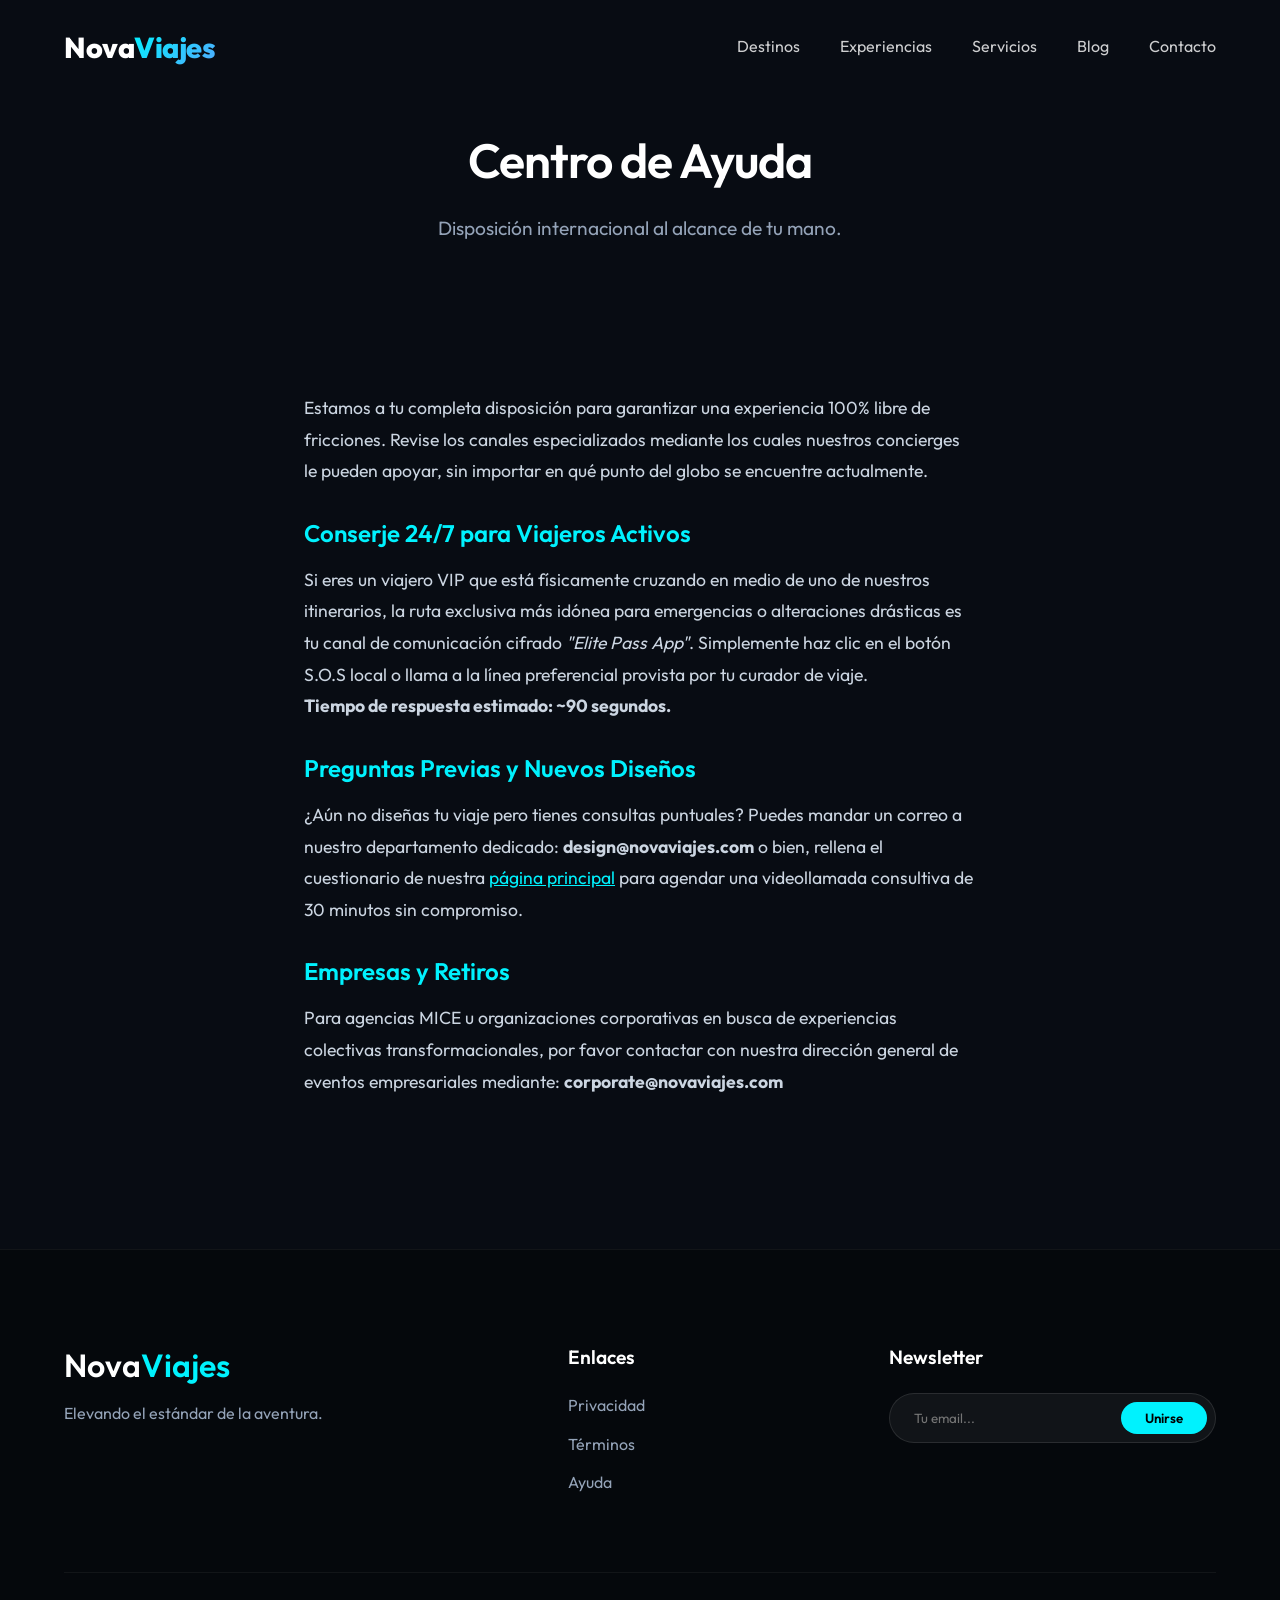
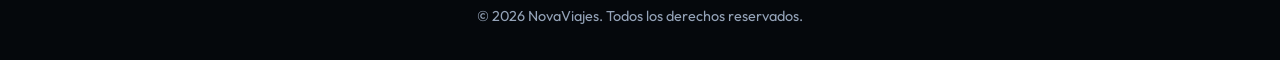
==== ayuda.html @ 3c6c8d08 "feat: Add Privacy, Terms and Help Center pages and unify UI footers" ====
<!DOCTYPE html>
<html lang="es">
<head>
    <meta charset="UTF-8">
    <meta name="viewport" content="width=device-width, initial-scale=1.0">
    <title>Centro de Ayuda | NovaViajes</title>
    <link href="https://fonts.googleapis.com/css2?family=Outfit:wght@300;400;600;800&display=swap" rel="stylesheet">
    <link rel="stylesheet" href="style.css">
    <style>
        .legal-content p { color: #cbd5e1; font-size: 1.1rem; line-height: 1.8; margin-bottom: 1.5rem; }
        .legal-content h3 { color: var(--accent-1); margin-top: 2rem; margin-bottom: 1rem; font-size: 1.5rem; }
    </style>
</head>
<body>
    <nav class="navbar">
        <div class="logo"><a href="index.html">Nova<span>Viajes</span></a></div>
        <div class="hamburger">
            <div class="line"></div>
            <div class="line"></div>
            <div class="line"></div>
        </div>
        <ul class="nav-links">
            <li><a href="index.html#destinos">Destinos</a></li>
            <li><a href="index.html#experiencias">Experiencias</a></li>
            <li><a href="servicios.html">Servicios</a></li>
            <li><a href="blog.html">Blog</a></li>
            <li><a href="index.html#contacto">Contacto</a></li>
        </ul>
    </nav>

    <header class="hero" style="height: 40vh; min-height: 300px;">
        <div class="hero-overlay" style="background: linear-gradient(180deg, rgba(8,12,19,0.9) 0%, rgba(8,12,19,1) 100%);"></div>
        <div class="hero-content" style="padding-top: 4rem;">
            <h1 class="fade-up" style="font-size: 3rem;">Centro de Ayuda</h1>
            <p class="fade-up delay-1">Disposición internacional al alcance de tu mano.</p>
        </div>
    </header>

    <section class="section-padding legal-content" style="max-width: 800px; margin: 0 auto; padding-top: 2rem;">
        <p>Estamos a tu completa disposición para garantizar una experiencia 100% libre de fricciones. Revise los canales especializados mediante los cuales nuestros concierges le pueden apoyar, sin importar en qué punto del globo se encuentre actualmente.</p>
        
        <h3>Conserje 24/7 para Viajeros Activos</h3>
        <p>Si eres un viajero VIP que está físicamente cruzando en medio de uno de nuestros itinerarios, la ruta exclusiva más idónea para emergencias o alteraciones drásticas es tu canal de comunicación cifrado <em>"Elite Pass App"</em>. Simplemente haz clic en el botón S.O.S local o llama a la línea preferencial provista por tu curador de viaje.<br><strong>Tiempo de respuesta estimado: ~90 segundos.</strong></p>

        <h3>Preguntas Previas y Nuevos Diseños</h3>
        <p>¿Aún no diseñas tu viaje pero tienes consultas puntuales? Puedes mandar un correo a nuestro departamento dedicado: <strong>design@novaviajes.com</strong> o bien, rellena el cuestionario de nuestra <a href="index.html#contacto" style="color:var(--accent-1); text-decoration:underline;">página principal</a> para agendar una videollamada consultiva de 30 minutos sin compromiso.</p>

        <h3>Empresas y Retiros</h3>
        <p>Para agencias MICE u organizaciones corporativas en busca de experiencias colectivas transformacionales, por favor contactar con nuestra dirección general de eventos empresariales mediante: <strong>corporate@novaviajes.com</strong></p>
    </section>

    <footer class="footer">
        <div class="footer-content">
            <div class="footer-brand scroll-reveal">
                <h2>Nova<span>Viajes</span></h2>
                <p>Elevando el estándar de la aventura.</p>
            </div>
            <div class="footer-links scroll-reveal" style="transition-delay: 100ms;">
                <h4>Enlaces</h4>
                <ul>
                    <li><a href="privacidad.html">Privacidad</a></li>
                    <li><a href="terminos.html">Términos</a></li>
                    <li><a href="ayuda.html">Ayuda</a></li>
                </ul>
            </div>
            <div class="footer-cta scroll-reveal" style="transition-delay: 200ms;">
                <h4>Newsletter</h4>
                <div class="newsletter">
                    <input type="email" placeholder="Tu email...">
                    <button>Unirse</button>
                </div>
            </div>
        </div>
        <div class="footer-bottom">
            <p>&copy; 2026 NovaViajes. Todos los derechos reservados.</p>
        </div>
    </footer>
    <script src="app.js"></script>
</body>
</html>
---- style.css ----
:root {
    --bg-color: #080c13;
    --text-color: #ffffff;
    --text-muted: #94a3b8;
    --accent-1: #00f2fe;
    --accent-2: #4facfe;
    --glass-bg: rgba(255, 255, 255, 0.05);
    --glass-border: rgba(255, 255, 255, 0.1);
    --font-primary: 'Outfit', sans-serif;
    --transition-smooth: all 0.5s cubic-bezier(0.4, 0, 0.2, 1);
}

* { margin: 0; padding: 0; box-sizing: border-box; }
html { scroll-behavior: smooth; }
body {
    background-color: var(--bg-color);
    color: var(--text-color);
    font-family: var(--font-primary);
    overflow-x: hidden;
    line-height: 1.6;
}

h1, h2, h3, h4 { line-height: 1.2; font-weight: 600; }
a { text-decoration: none; color: inherit; transition: var(--transition-smooth); }
ul { list-style: none; }

/* Animations */
.fade-up {
    opacity: 0;
    transform: translateY(30px);
    animation: fadeUpAnim 0.8s forwards cubic-bezier(0.4, 0, 0.2, 1);
}
.delay-1 { animation-delay: 0.2s; }
.delay-2 { animation-delay: 0.4s; }

@keyframes fadeUpAnim {
    to { opacity: 1; transform: translateY(0); }
}

.scroll-reveal {
    opacity: 0;
    transform: translateY(40px);
    transition: all 0.8s cubic-bezier(0.4, 0, 0.2, 1);
}
.scroll-reveal.visible {
    opacity: 1;
    transform: translateY(0);
}

/* Navigation */
.navbar {
    position: fixed;
    top: 0;
    width: 100%;
    padding: 1.5rem 5%;
    display: flex;
    justify-content: space-between;
    align-items: center;
    z-index: 100;
    transition: var(--transition-smooth);
    background: transparent;
}
.navbar.scrolled {
    background: rgba(8, 12, 19, 0.85);
    backdrop-filter: blur(16px);
    border-bottom: 1px solid var(--glass-border);
    padding: 1rem 5%;
}

.logo { font-size: 1.8rem; font-weight: 800; letter-spacing: -0.5px; }
.logo span {
    color: var(--accent-1);
    background: linear-gradient(135deg, var(--accent-1), var(--accent-2));
    -webkit-background-clip: text;
    -webkit-text-fill-color: transparent;
}

.nav-links { display: flex; gap: 2.5rem; }
.nav-links a { font-size: 1rem; font-weight: 400; opacity: 0.8; }
.nav-links a:hover { opacity: 1; color: var(--accent-1); }

.btn-primary {
    background: linear-gradient(135deg, var(--accent-1), var(--accent-2));
    color: #000;
    padding: 0.75rem 1.5rem;
    border-radius: 50px;
    font-weight: 600;
    display: inline-block;
    cursor: pointer;
    box-shadow: 0 10px 20px rgba(0, 242, 254, 0.2);
}
.btn-primary:hover {
    box-shadow: 0 15px 30px rgba(0, 242, 254, 0.4);
    transform: translateY(-2px);
}

/* Hero Section */
.hero {
    height: 100vh;
    position: relative;
    display: flex;
    align-items: center;
    justify-content: center;
    padding: 0 5%;
    overflow: hidden;
}
.hero-bg {
    position: absolute;
    top: 0; left: 0; width: 100%; height: 100%;
    background-image: url('https://images.unsplash.com/photo-1544644181-1484b3fdfc62?auto=format&fit=crop&w=2000&q=80');
    background-size: cover;
    background-position: center;
    z-index: -2;
    transform: scale(1.05);
}
.hero-overlay {
    position: absolute;
    top: 0; left: 0; width: 100%; height: 100%;
    background: linear-gradient(to bottom, rgba(8, 12, 19, 0.4) 0%, rgba(8, 12, 19, 0.9) 100%);
    z-index: -1;
}

.hero-content {
    text-align: center;
    max-width: 800px;
    z-index: 10;
}
.hero-content h1 {
    font-size: clamp(3rem, 6vw, 5.5rem);
    margin-bottom: 1.5rem;
    letter-spacing: -1px;
}
.hero-content p {
    font-size: 1.2rem;
    color: var(--text-muted);
    margin-bottom: 3rem;
}

/* Glass Search Bar */
.search-glass {
    background: var(--glass-bg);
    backdrop-filter: blur(20px);
    border: 1px solid var(--glass-border);
    border-radius: 100px;
    padding: 0.5rem 0.5rem 0.5rem 2rem;
    display: flex;
    align-items: center;
    justify-content: space-between;
    box-shadow: 0 25px 50px rgba(0,0,0,0.3);
}

.input-group {
    display: flex; flex-direction: column; align-items: flex-start; flex: 1;
}
.input-group label {
    font-size: 0.75rem; color: var(--text-muted); text-transform: uppercase; letter-spacing: 1px; font-weight: 600;
}
.input-group input {
    background: transparent; border: none; outline: none; color: #fff;
    font-family: var(--font-primary); font-size: 1rem; width: 100%; margin-top: 0.2rem;
}
.input-group input::placeholder { color: rgba(255,255,255,0.4); }

.search-btn {
    background: linear-gradient(135deg, var(--accent-1), var(--accent-2));
    border: none; color: #000; font-family: var(--font-primary); font-weight: 600;
    padding: 1rem 2rem; border-radius: 50px; cursor: pointer; transition: var(--transition-smooth);
}
.search-btn:hover { transform: scale(1.05); }

/* Layout Components */
.section-padding { padding: 8rem 5%; }
.section-header { text-align: center; margin-bottom: 4rem; }
.section-header h2 { font-size: 3rem; margin-bottom: 1rem; }
.section-header p { color: var(--text-muted); font-size: 1.1rem; }

/* Destinations */
.destinations-grid {
    display: grid; grid-template-columns: repeat(auto-fit, minmax(300px, 1fr)); gap: 2rem;
}
.dest-card {
    position: relative; border-radius: 24px; overflow: hidden; height: 450px; cursor: pointer;
}
.card-img {
    width: 100%; height: 100%; background-size: cover; background-position: center; transition: transform 0.8s cubic-bezier(0.4, 0, 0.2, 1);
}
.dest-card:hover .card-img { transform: scale(1.1); }
.dest-card::after {
    content: ''; position: absolute; bottom: 0; left: 0; width: 100%; height: 70%;
    background: linear-gradient(to top, rgba(8,12,19,0.95), transparent); pointer-events: none;
}
.card-content {
    position: absolute; bottom: 0; left: 0; width: 100%; padding: 2.5rem; z-index: 2;
    transform: translateY(20px); transition: var(--transition-smooth);
}
.dest-card:hover .card-content { transform: translateY(0); }
.card-badge {
    display: inline-block; background: rgba(255,255,255,0.2); backdrop-filter: blur(10px);
    padding: 0.3rem 1rem; border-radius: 20px; font-size: 0.8rem; font-weight: 600; margin-bottom: 1rem;
}
.card-content h3 { font-size: 1.8rem; margin-bottom: 0.5rem; }
.card-content p { color: var(--text-muted); font-size: 0.95rem; margin-bottom: 1rem; opacity: 0; transition: var(--transition-smooth); }
.dest-card:hover .card-content p { opacity: 1; }
.explore-link { color: var(--accent-1); font-weight: 600; display: inline-flex; align-items: center; gap: 0.5rem; }
.explore-link span { transition: transform 0.3s ease; }
.explore-link:hover span { transform: translateX(5px); }

/* Marquee */
.marquee-section {
    padding: 3rem 0; background: var(--accent-1); color: #000; overflow: hidden; white-space: nowrap; display: flex; font-weight: 800; font-size: 2.5rem; text-transform: uppercase;
}
.marquee-inner { display: flex; animation: marquee 20s linear infinite; }
.marquee-inner span { padding: 0 1rem; }
@keyframes marquee { 0% { transform: translateX(0); } 100% { transform: translateX(-50%); } }

/* Features */
.features-flex { display: flex; gap: 3rem; flex-wrap: wrap; justify-content: center; }
.feature-item {
    flex: 1; min-width: 250px; background: var(--glass-bg); border: 1px solid var(--glass-border);
    padding: 3rem 2rem; border-radius: 24px; text-align: center; transition: var(--transition-smooth);
}
.feature-item:hover { transform: translateY(-10px); background: rgba(255,255,255,0.08); border-color: rgba(0, 242, 254, 0.3); }
.feature-icon { font-size: 3rem; margin-bottom: 1.5rem; text-shadow: 0 0 20px rgba(0,242,254,0.4); }
.feature-item h4 { font-size: 1.4rem; margin-bottom: 1rem; }
.feature-item p { color: var(--text-muted); font-size: 1rem; }

/* Footer */
.footer { background: #05080c; border-top: 1px solid rgba(255,255,255,0.05); padding: 6rem 5% 2rem; }
.footer-content { display: flex; flex-wrap: wrap; gap: 4rem; justify-content: space-between; margin-bottom: 4rem; }
.footer-brand { max-width: 300px; }
.footer-brand h2 { font-size: 2rem; margin-bottom: 1rem; }
.footer-brand h2 span { color: var(--accent-1); }
.footer-brand p { color: var(--text-muted); }
.footer-links h4, .footer-cta h4 { font-size: 1.2rem; margin-bottom: 1.5rem; }
.footer-links ul li { margin-bottom: 0.8rem; }
.footer-links ul li a { color: var(--text-muted); }
.footer-links ul li a:hover { color: var(--accent-1); }

.newsletter { display: flex; background: rgba(255,255,255,0.05); border-radius: 50px; padding: 0.5rem; border: 1px solid rgba(255,255,255,0.1); }
.newsletter input { background: none; border: none; color: #fff; padding: 0.5rem 1rem; outline: none; width: 100%; font-family: var(--font-primary); }
.newsletter button { background: var(--accent-1); color: #000; border: none; padding: 0.5rem 1.5rem; border-radius: 50px; font-weight: 600; cursor: pointer; font-family: var(--font-primary); transition: transform 0.2s; }
.newsletter button:hover { transform: scale(1.05); }

.footer-bottom { text-align: center; color: var(--text-muted); font-size: 0.9rem; border-top: 1px solid rgba(255,255,255,0.05); padding-top: 2rem; }

.magnetic-btn { position: relative; }

@media (max-width: 768px) {
    .nav-links { display: none; }
    .hero-content h1 { font-size: 3rem; }
    .search-glass { flex-direction: column; padding: 1.5rem; gap: 1rem; border-radius: 24px; }
    .search-glass .input-group { width: 100%; border-bottom: 1px solid rgba(255,255,255,0.1); padding-bottom: 1rem; }
    .search-glass .input-group:last-child { border: none; padding-bottom: 0px; }
    .search-btn { width: 100%; margin-top: 1rem; }
    .features-flex { flex-direction: column; }
}
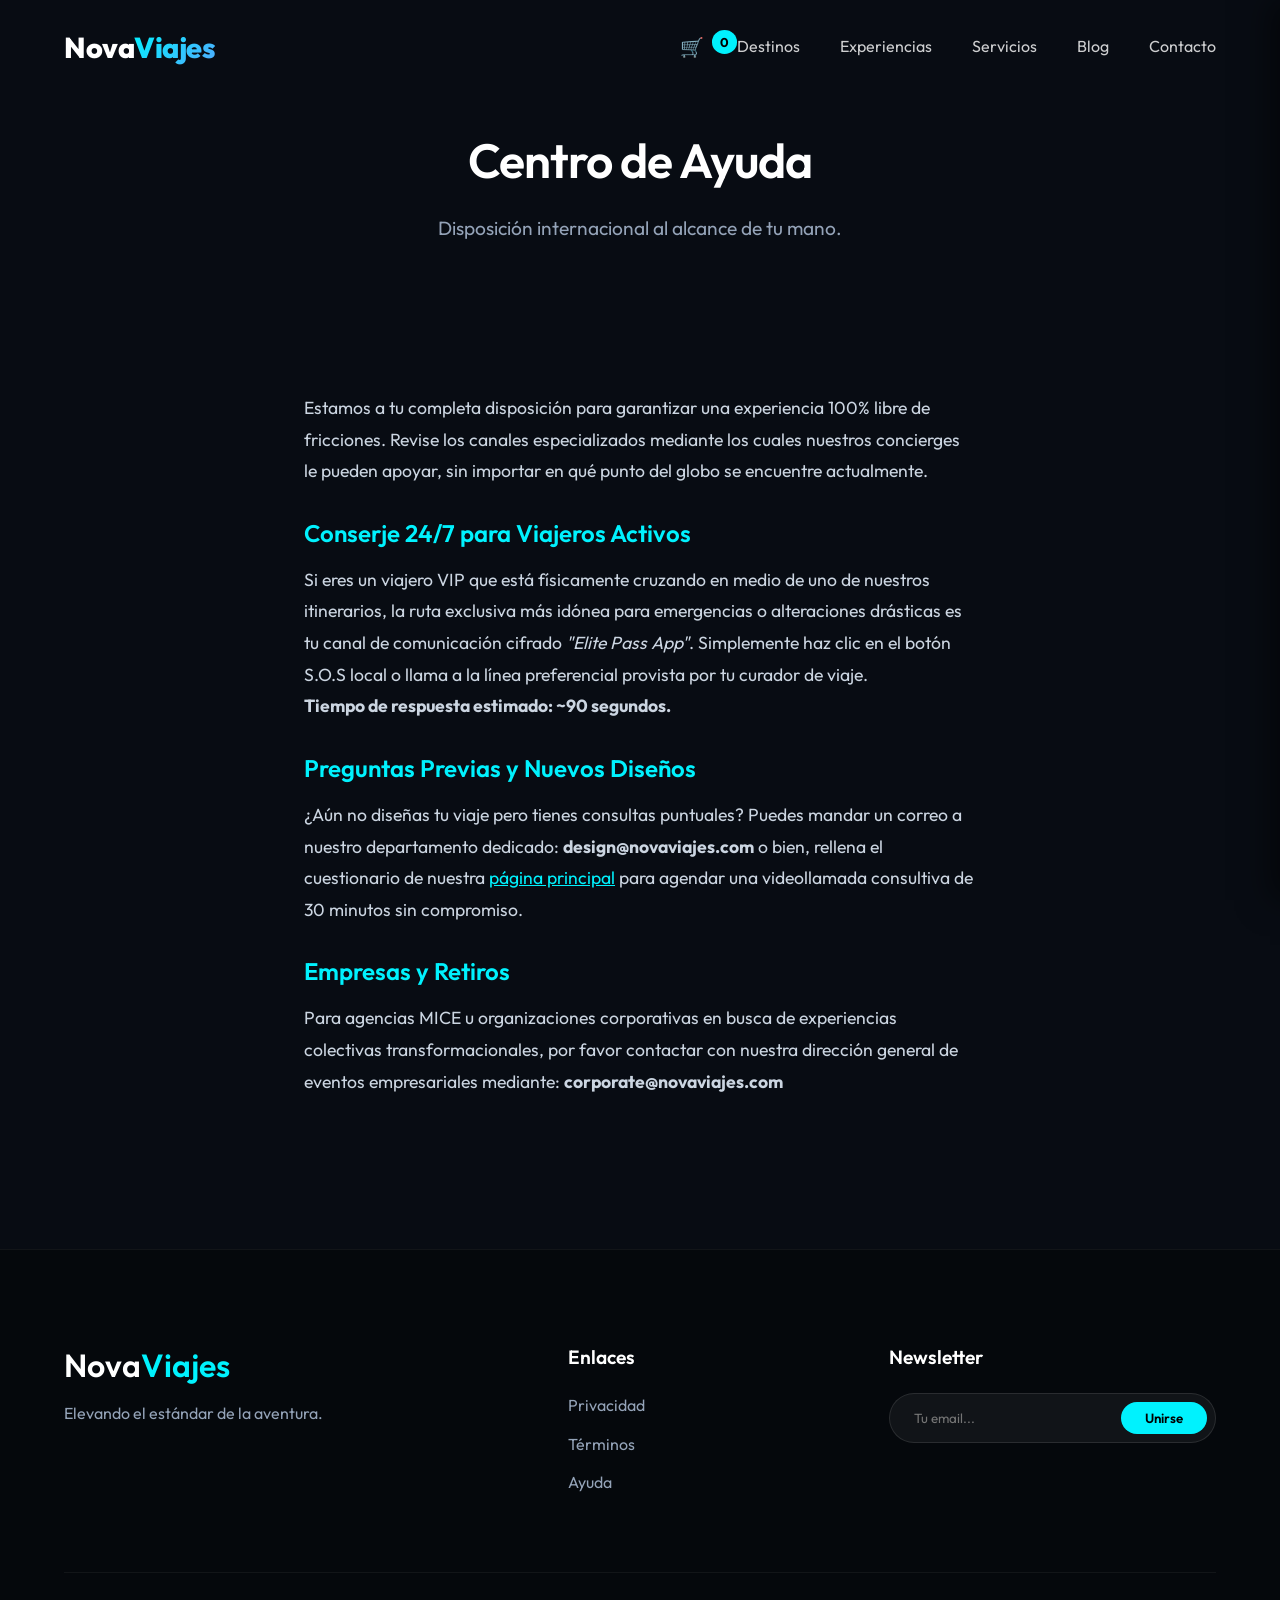
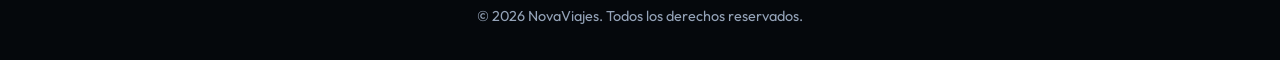
==== commit f4d79496: "feat: Full E-commerce Sidebar Cart and Persistent LocalStorage implementation" ====
--- a/ayuda.html
+++ b/ayuda.html
@@ -14,10 +14,15 @@
 <body>
     <nav class="navbar">
         <div class="logo"><a href="index.html">Nova<span>Viajes</span></a></div>
-        <div class="hamburger">
-            <div class="line"></div>
-            <div class="line"></div>
-            <div class="line"></div>
+        <div class="nav-actions" style="display:flex; align-items:center; gap:1.5rem; margin-left:auto; z-index:102;">
+            <div class="cart-toggle" id="cartToggle" style="cursor:pointer; display:flex; align-items:center; gap:0.5rem; font-size:1.2rem;">
+                🛒 <span class="cart-count" id="cartCount" style="background:var(--accent-1); color:#000; font-weight:bold; border-radius:50%; padding:0.1rem 0.5rem; font-size:0.8rem; transform: translateY(-5px);">0</span>
+            </div>
+            <div class="hamburger">
+                <div class="line"></div>
+                <div class="line"></div>
+                <div class="line"></div>
+            </div>
         </div>
         <ul class="nav-links">
             <li><a href="index.html#destinos">Destinos</a></li>
@@ -75,6 +80,25 @@
             <p>&copy; 2026 NovaViajes. Todos los derechos reservados.</p>
         </div>
     </footer>
+    <!-- E-commerce Sidebar -->
+    <div class="cart-overlay" id="cartOverlay"></div>
+    <aside class="cart-sidebar" id="cartSidebar">
+        <div class="cart-header">
+            <h2>Tu Viaje</h2>
+            <button id="closeCart" class="close-cart">&times;</button>
+        </div>
+        <div class="cart-items" id="cartItems">
+            <!-- Items injected by JS -->
+        </div>
+        <div class="cart-footer">
+            <div class="subtotal" style="display:flex; justify-content:space-between; align-items:center; margin-bottom:1rem;">
+                <span>Subtotal:</span>
+                <span id="cartTotal" style="color:var(--accent-1); font-weight:bold; font-size:1.5rem;">$0 USD</span>
+            </div>
+            <button class="btn-primary magnetic-btn" id="checkoutBtn" style="width: 100%; border:none; padding: 1.2rem; margin-top:0.5rem;">Finalizar Cotización</button>
+        </div>
+    </aside>
+
     <script src="app.js"></script>
 </body>
 </html>
--- a/style.css
+++ b/style.css
@@ -71,6 +71,7 @@
 .logo span {
     color: var(--accent-1);
     background: linear-gradient(135deg, var(--accent-1), var(--accent-2));
+    background-clip: text;
     -webkit-background-clip: text;
     -webkit-text-fill-color: transparent;
 }
@@ -254,3 +255,202 @@
     .search-btn { width: 100%; margin-top: 1rem; }
     .features-flex { flex-direction: column; }
 }
+
+/* Flatpickr Premium Customization */
+.flatpickr-calendar {
+    background: rgba(8, 12, 19, 0.95) !important;
+    backdrop-filter: blur(20px) !important;
+    border: 1px solid rgba(255, 255, 255, 0.1) !important;
+    box-shadow: 0 25px 50px rgba(0,0,0,0.5) !important;
+    font-family: var(--font-primary) !important;
+}
+.flatpickr-day.selected, .flatpickr-day.startRange, .flatpickr-day.endRange, .flatpickr-day.selected.inRange, .flatpickr-day.startRange.inRange, .flatpickr-day.endRange.inRange {
+    background: var(--accent-1) !important;
+    border-color: var(--accent-1) !important;
+    color: #000 !important;
+    font-weight: 600;
+}
+.flatpickr-day.inRange {
+    background: rgba(0, 242, 254, 0.1) !important;
+    border-color: transparent !important;
+    box-shadow: -5px 0 0 rgba(0, 242, 254, 0.1), 5px 0 0 rgba(0, 242, 254, 0.1) !important;
+}
+
+/* Custom Dropdown Styling */
+.dropdown-wrapper { position: relative; }
+#destinoInput { cursor: pointer; }
+.custom-dropdown {
+    position: absolute; top: 100%; left: 0; width: 100%; margin-top: 0.5rem;
+    background: rgba(8, 12, 19, 0.95); backdrop-filter: blur(20px);
+    border: 1px solid rgba(255, 255, 255, 0.1); border-radius: 12px;
+    box-shadow: 0 10px 30px rgba(0,0,0,0.5); opacity: 0; visibility: hidden;
+    transform: translateY(-10px); transition: var(--transition-smooth);
+    z-index: 50; overflow: hidden;
+}
+.custom-dropdown.active { opacity: 1; visibility: visible; transform: translateY(0); }
+.custom-dropdown li {
+    padding: 1rem 1.5rem; font-size: 1rem; color: var(--text-color); cursor: pointer;
+    border-bottom: 1px solid rgba(255,255,255,0.05); transition: background 0.3s;
+}
+.custom-dropdown li:last-child { border-bottom: none; }
+.custom-dropdown li:hover { background: var(--accent-1); color: #000; font-weight: 600; }
+
+/* Hamburger */
+.hamburger { display: none; flex-direction: column; cursor: pointer; z-index: 101; gap: 6px; }
+.hamburger .line { width: 30px; height: 3px; background: #fff; transition: all 0.4s ease; border-radius: 5px; }
+.hamburger.active .line:nth-child(1) { transform: translateY(9px) rotate(45deg); }
+.hamburger.active .line:nth-child(2) { opacity: 0; }
+.hamburger.active .line:nth-child(3) { transform: translateY(-9px) rotate(-45deg); }
+
+/* Dynamism & Gallery */
+@keyframes floatAnim {
+    0%, 100% { transform: translateY(0); }
+    50% { transform: translateY(-8px); }
+}
+.floating { animation: floatAnim 4s ease-in-out infinite; }
+
+.gallery-grid { display: grid; grid-template-columns: repeat(auto-fit, minmax(250px, 1fr)); gap: 1rem; grid-auto-rows: 250px; grid-auto-flow: dense; }
+.gallery-item { border-radius: 16px; background-size: cover; background-position: center; transition: transform 0.5s cubic-bezier(0.4, 0, 0.2, 1); cursor: pointer; }
+.gallery-item:hover { transform: scale(1.03); z-index: 10; box-shadow: 0 15px 35px rgba(0,242,254,0.3); border: 2px solid var(--accent-1); }
+
+/* Testimonials */
+.testimonials-header { margin-top: 8rem; margin-bottom: 4rem; }
+.testimonials-header h2 { font-size: 2.5rem; margin-bottom: 1rem; }
+.testimonials-grid { display: grid; grid-template-columns: repeat(auto-fit, minmax(300px, 1fr)); gap: 2rem; }
+.testimonial-card {
+    background: var(--glass-bg); border: 1px solid var(--glass-border); border-radius: 24px;
+    padding: 2.5rem; transition: var(--transition-smooth); display: flex; flex-direction: column; justify-content: space-between;
+}
+.testimonial-card:hover { transform: translateY(-5px); border-color: rgba(0,242,254,0.3); }
+.stars { color: #f59e0b; font-size: 1.2rem; margin-bottom: 1rem; letter-spacing: 2px; }
+.testimonial-card p { color: #e2e8f0; font-style: italic; font-size: 1.05rem; margin-bottom: 2rem; line-height: 1.7; }
+.user-info { display: flex; align-items: center; gap: 1rem; border-top: 1px solid rgba(255,255,255,0.1); padding-top: 1.5rem; }
+.user-info img { width: 50px; height: 50px; border-radius: 50%; object-fit: cover; border: 2px solid var(--accent-1); }
+.user-info h4 { font-size: 1.1rem; color: #fff; margin-bottom: 0.2rem; }
+.user-info span { font-size: 0.85rem; color: var(--text-muted); }
+
+/* Contact Form Section */
+.contact-container {
+    max-width: 1000px; margin: 0 auto; background: var(--glass-bg); border: 1px solid var(--glass-border);
+    border-radius: 30px; padding: 4rem; display: grid; grid-template-columns: 1fr 1.2fr; gap: 4rem; align-items: center;
+}
+.contact-text h2 { font-size: 2.5rem; margin-bottom: 1.5rem; background: linear-gradient(135deg, var(--accent-1), var(--accent-2)); background-clip: text; -webkit-background-clip: text; -webkit-text-fill-color: transparent; }
+.contact-text p { font-size: 1.1rem; color: var(--text-muted); }
+.contact-form { display: flex; flex-direction: column; gap: 1.5rem; }
+.form-row { display: flex; gap: 1.5rem; }
+.form-row > * { flex: 1; }
+.contact-form input, .contact-form select, .contact-form textarea {
+    background: rgba(0,0,0,0.3); border: 1px solid rgba(255,255,255,0.2); color: #fff;
+    padding: 1rem 1.2rem; border-radius: 12px; font-family: var(--font-primary); font-size: 1rem; outline: none; transition: border 0.3s;
+}
+.contact-form input:focus, .contact-form select:focus, .contact-form textarea:focus { border-color: var(--accent-1); }
+.contact-form select option { background: #080c13; color: #fff; }
+
+/* Destination Timeline */
+.timeline { border-left: 2px solid rgba(255,255,255,0.1); margin-left: 1.5rem; padding-left: 2rem; position: relative; }
+.timeline-item { margin-bottom: 3.5rem; position: relative; }
+.timeline-item::before {
+    content: ''; position: absolute; left: -2.7rem; top: 0.5rem; width: 20px; height: 20px;
+    background: var(--bg-color); border: 2px solid var(--accent-1); border-radius: 50%;
+    box-shadow: 0 0 15px rgba(0,242,254,0.4);
+}
+.timeline-item h3 { color: var(--accent-1); margin-bottom: 1rem; font-size: 1.4rem; }
+.timeline-item p { color: #e2e8f0; font-size: 1.05rem; line-height: 1.8; }
+
+/* Pricing Box */
+.pricing-box {
+    margin-top: 4rem; text-align: center; background: rgba(0, 242, 254, 0.05); padding: 3rem;
+    border-radius: 24px; border: 1px solid rgba(0, 242, 254, 0.3); backdrop-filter: blur(10px);
+}
+.pricing-box h2 { font-size: 2.5rem; color: var(--accent-1); margin-bottom: 1rem; }
+.pricing-box p { font-size: 1.1rem; color: var(--text-muted); margin-bottom: 2rem; }
+
+/* Service Details Popover */
+.feature-item { position: relative; overflow: visible; z-index: 1; }
+.feature-item:hover { z-index: 15; }
+.service-details {
+    position: absolute;
+    bottom: 110%; /* Appear above the card */
+    left: 50%;
+    transform: translateX(-50%) translateY(20px) scale(0.95);
+    width: 280px;
+    background: rgba(8, 12, 19, 0.95);
+    backdrop-filter: blur(20px);
+    border: 1px solid var(--accent-1);
+    border-radius: 16px;
+    padding: 1.5rem;
+    color: #e2e8f0;
+    font-size: 0.95rem;
+    line-height: 1.6;
+    opacity: 0;
+    visibility: hidden;
+    transition: all 0.4s cubic-bezier(0.175, 0.885, 0.32, 1.275);
+    z-index: 100;
+    box-shadow: 0 15px 35px rgba(0,242,254,0.3);
+    pointer-events: none;
+}
+.service-details strong { color: var(--accent-1); display: block; margin-bottom: 0.5rem; font-size: 1.1rem; }
+.service-details::after {
+    content: '';
+    position: absolute;
+    top: 100%;
+    left: 50%;
+    transform: translateX(-50%);
+    border-width: 8px;
+    border-style: solid;
+    border-color: var(--accent-1) transparent transparent transparent;
+}
+.feature-item:hover .service-details {
+    opacity: 1;
+    visibility: visible;
+    transform: translateX(-50%) translateY(0) scale(1);
+}
+
+@media (max-width: 768px) {
+    .navbar .btn-primary { display: none !important; }
+    .hamburger { display: flex; flex-shrink: 0; padding: 10px; margin-left: auto; }
+    .nav-links { position: fixed; top: 0; right: -100vw; height: 100vh; width: 100vw; background: rgba(8,12,19,0.98); backdrop-filter: blur(20px); -webkit-backdrop-filter: blur(20px); flex-direction: column; align-items: center; justify-content: center; transition: 0.5s cubic-bezier(0.4, 0, 0.2, 1); gap: 2rem; z-index: -1; }
+    .nav-links.active { right: 0; }
+    .nav-links a { font-size: 1.5rem; }
+    
+    .hero-content h1 { font-size: 2.8rem !important; }
+    .section-padding { padding: 4rem 1.5rem; }
+    .timeline { margin-left: 0.2rem; padding-left: 1.2rem; border-left: 1px solid rgba(255,255,255,0.2); }
+    .timeline-item::before { left: -1.7rem; width: 16px; height: 16px; }
+    
+    .testimonials-header { margin-top: 4rem; }
+    .contact-container { grid-template-columns: 1fr; padding: 2rem 1.5rem; gap: 2rem; }
+    .form-row { flex-direction: column; gap: 1rem; }
+    
+    .custom-dropdown { position: relative; top: 0; margin-top: 1rem; opacity: 1; visibility: visible; display: none; }
+    .custom-dropdown.active { display: block; opacity: 1; visibility: visible; transform: none; }
+}
+
+/* E-commerce Sidebar */
+.cart-overlay {
+    position: fixed; top: 0; left: 0; width: 100vw; height: 100vh;
+    background: rgba(0,0,0,0.5); backdrop-filter: blur(5px); -webkit-backdrop-filter: blur(5px);
+    z-index: 1001; opacity: 0; visibility: hidden; transition: 0.3s ease;
+}
+.cart-overlay.active { opacity: 1; visibility: visible; }
+
+.cart-sidebar {
+    position: fixed; top: 0; right: -400px; width: 100vw; max-width: 400px; height: 100vh;
+    background: rgba(8, 12, 19, 0.95); backdrop-filter: blur(20px); -webkit-backdrop-filter: blur(20px);
+    border-left: 1px solid rgba(255,255,255,0.05); z-index: 1002; 
+    transition: 0.4s cubic-bezier(0.175, 0.885, 0.32, 1.275);
+    display: flex; flex-direction: column; box-shadow: -10px 0 30px rgba(0,0,0,0.5);
+}
+.cart-sidebar.active { right: 0; }
+.cart-header {
+    display: flex; justify-content: space-between; align-items: center; padding: 1.5rem 2rem;
+    border-bottom: 1px solid rgba(255,255,255,0.1);
+}
+.cart-header h2 { margin: 0; color: var(--accent-1); font-size: 1.5rem; }
+.close-cart { background: transparent; border: none; color: #fff; font-size: 2rem; cursor: pointer; }
+.cart-items { flex: 1; overflow-y: auto; padding: 2rem; }
+.cart-items::-webkit-scrollbar { width: 6px; }
+.cart-items::-webkit-scrollbar-track { background: rgba(0,0,0,0.2); }
+.cart-items::-webkit-scrollbar-thumb { background: var(--accent-1); border-radius: 6px; }
+.cart-footer { padding: 2rem; border-top: 1px solid rgba(255,255,255,0.1); background: rgba(0,0,0,0.2); }
+
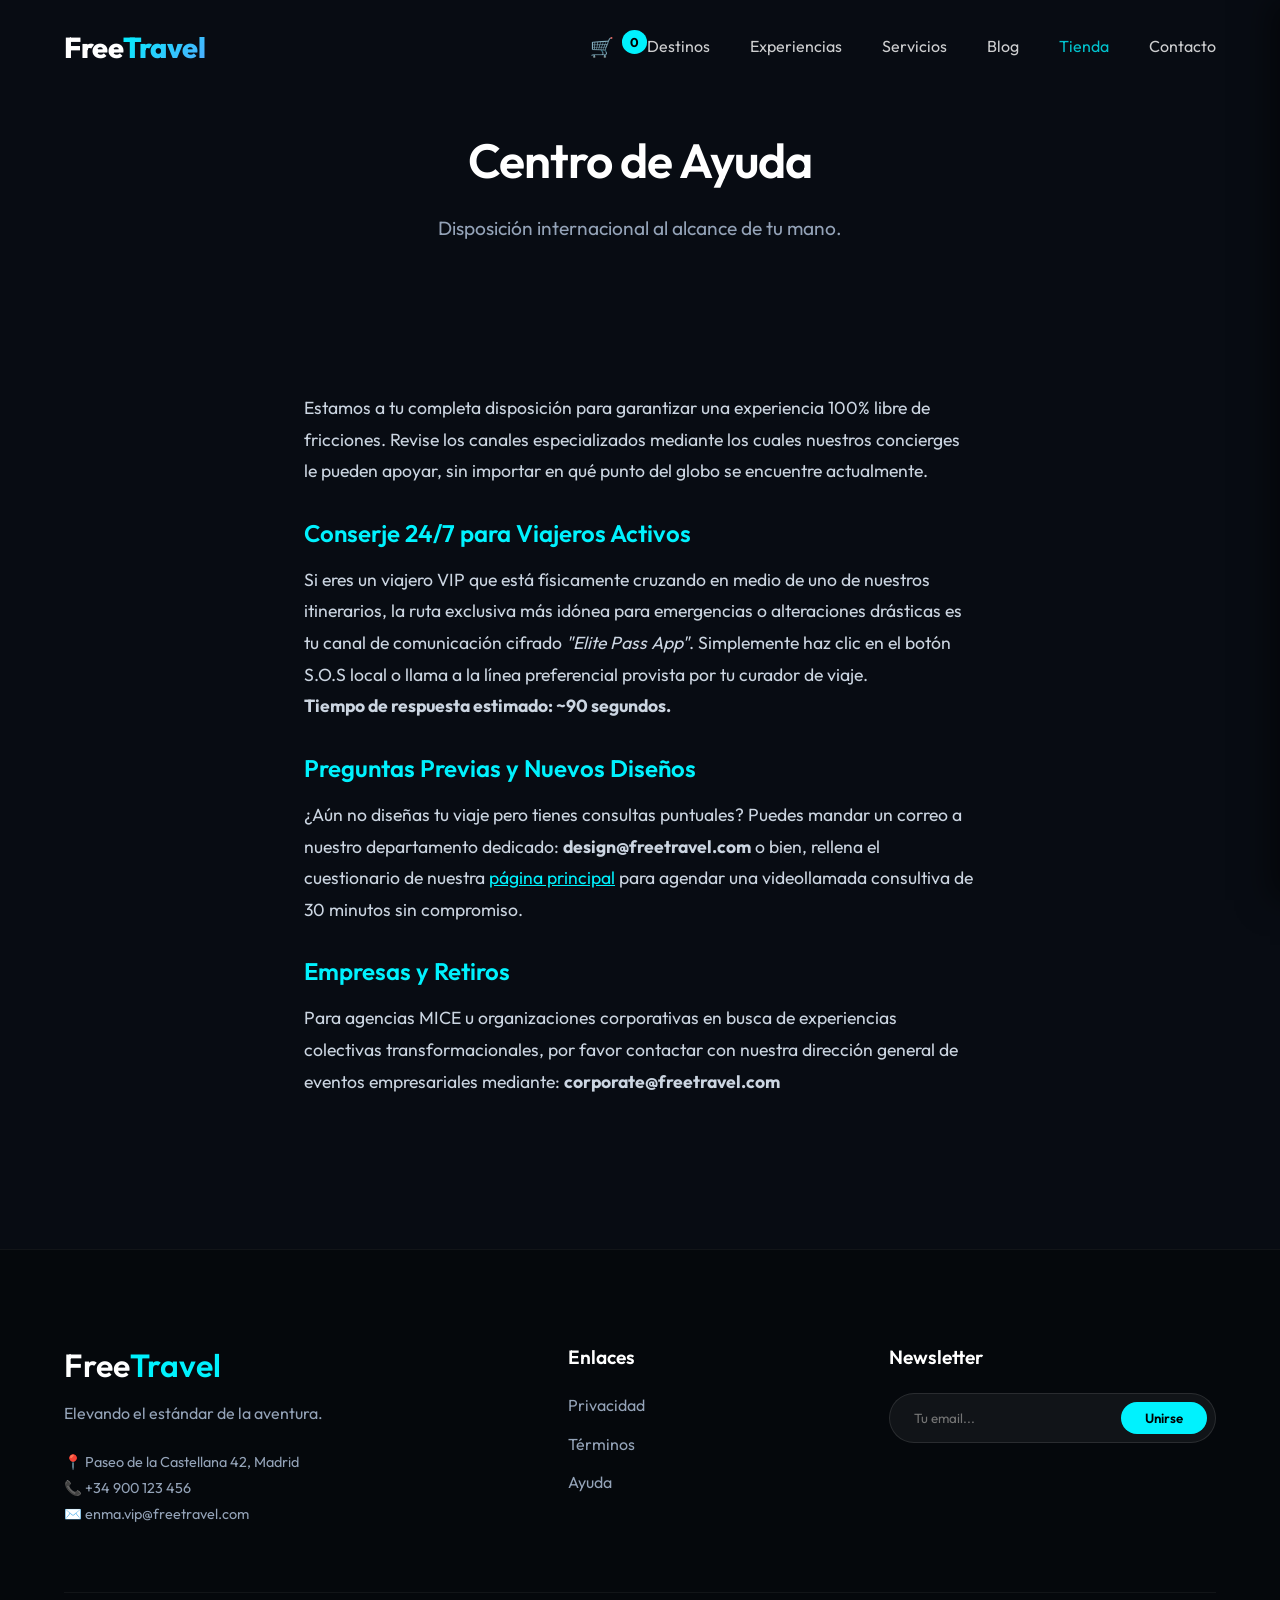
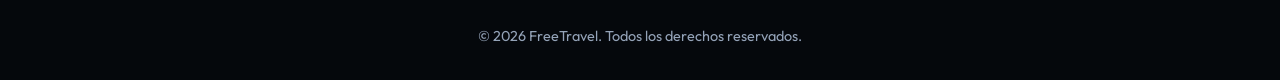
==== commit 757d750f: "feat: Replace basic add-to-cart logic with sophisticated Booking Modal and persistent store items" ====
--- a/ayuda.html
+++ b/ayuda.html
@@ -3,7 +3,7 @@
 <head>
     <meta charset="UTF-8">
     <meta name="viewport" content="width=device-width, initial-scale=1.0">
-    <title>Centro de Ayuda | NovaViajes</title>
+    <title>Centro de Ayuda | FreeTravel</title>
     <link href="https://fonts.googleapis.com/css2?family=Outfit:wght@300;400;600;800&display=swap" rel="stylesheet">
     <link rel="stylesheet" href="style.css">
     <style>
@@ -13,7 +13,7 @@
 </head>
 <body>
     <nav class="navbar">
-        <div class="logo"><a href="index.html">Nova<span>Viajes</span></a></div>
+        <div class="logo"><a href="index.html">Free<span>Travel</span></a></div>
         <div class="nav-actions" style="display:flex; align-items:center; gap:1.5rem; margin-left:auto; z-index:102;">
             <div class="cart-toggle" id="cartToggle" style="cursor:pointer; display:flex; align-items:center; gap:0.5rem; font-size:1.2rem;">
                 🛒 <span class="cart-count" id="cartCount" style="background:var(--accent-1); color:#000; font-weight:bold; border-radius:50%; padding:0.1rem 0.5rem; font-size:0.8rem; transform: translateY(-5px);">0</span>
@@ -29,6 +29,7 @@
             <li><a href="index.html#experiencias">Experiencias</a></li>
             <li><a href="servicios.html">Servicios</a></li>
             <li><a href="blog.html">Blog</a></li>
+            <li><a href="tienda.html" style="color:var(--accent-1);">Tienda</a></li>
             <li><a href="index.html#contacto">Contacto</a></li>
         </ul>
     </nav>
@@ -48,17 +49,22 @@
         <p>Si eres un viajero VIP que está físicamente cruzando en medio de uno de nuestros itinerarios, la ruta exclusiva más idónea para emergencias o alteraciones drásticas es tu canal de comunicación cifrado <em>"Elite Pass App"</em>. Simplemente haz clic en el botón S.O.S local o llama a la línea preferencial provista por tu curador de viaje.<br><strong>Tiempo de respuesta estimado: ~90 segundos.</strong></p>
 
         <h3>Preguntas Previas y Nuevos Diseños</h3>
-        <p>¿Aún no diseñas tu viaje pero tienes consultas puntuales? Puedes mandar un correo a nuestro departamento dedicado: <strong>design@novaviajes.com</strong> o bien, rellena el cuestionario de nuestra <a href="index.html#contacto" style="color:var(--accent-1); text-decoration:underline;">página principal</a> para agendar una videollamada consultiva de 30 minutos sin compromiso.</p>
+        <p>¿Aún no diseñas tu viaje pero tienes consultas puntuales? Puedes mandar un correo a nuestro departamento dedicado: <strong>design@freetravel.com</strong> o bien, rellena el cuestionario de nuestra <a href="index.html#contacto" style="color:var(--accent-1); text-decoration:underline;">página principal</a> para agendar una videollamada consultiva de 30 minutos sin compromiso.</p>
 
         <h3>Empresas y Retiros</h3>
-        <p>Para agencias MICE u organizaciones corporativas en busca de experiencias colectivas transformacionales, por favor contactar con nuestra dirección general de eventos empresariales mediante: <strong>corporate@novaviajes.com</strong></p>
+        <p>Para agencias MICE u organizaciones corporativas en busca de experiencias colectivas transformacionales, por favor contactar con nuestra dirección general de eventos empresariales mediante: <strong>corporate@freetravel.com</strong></p>
     </section>
 
     <footer class="footer">
         <div class="footer-content">
             <div class="footer-brand scroll-reveal">
-                <h2>Nova<span>Viajes</span></h2>
+                <h2>Free<span>Travel</span></h2>
                 <p>Elevando el estándar de la aventura.</p>
+                <div style="margin-top:1.5rem; font-size:0.9rem; color:var(--text-muted); line-height:1.8;">
+                    <p>📍 Paseo de la Castellana 42, Madrid</p>
+                    <p>📞 +34 900 123 456</p>
+                    <p>✉️ enma.vip@freetravel.com</p>
+                </div>
             </div>
             <div class="footer-links scroll-reveal" style="transition-delay: 100ms;">
                 <h4>Enlaces</h4>
@@ -77,7 +83,7 @@
             </div>
         </div>
         <div class="footer-bottom">
-            <p>&copy; 2026 NovaViajes. Todos los derechos reservados.</p>
+            <p>&copy; 2026 FreeTravel. Todos los derechos reservados.</p>
         </div>
     </footer>
     <!-- E-commerce Sidebar -->
--- a/style.css
+++ b/style.css
@@ -247,7 +247,15 @@
 .magnetic-btn { position: relative; }
 
 @media (max-width: 768px) {
-    .nav-links { display: none; }
+    .hamburger { display: flex; }
+    .nav-links {
+        display: flex; position: absolute; top: 100%; left: 0; width: 100%; 
+        background: rgba(8, 12, 19, 0.98); backdrop-filter: blur(20px); -webkit-backdrop-filter: blur(20px);
+        flex-direction: column; padding: 2rem; gap: 2rem; text-align: center;
+        opacity: 0; visibility: hidden; transform: translateY(-10px);
+        transition: all 0.3s ease; border-bottom: 1px solid rgba(255,255,255,0.05); z-index: 100;
+    }
+    .nav-links.active { opacity: 1; visibility: visible; transform: translateY(0); }
     .hero-content h1 { font-size: 3rem; }
     .search-glass { flex-direction: column; padding: 1.5rem; gap: 1rem; border-radius: 24px; }
     .search-glass .input-group { width: 100%; border-bottom: 1px solid rgba(255,255,255,0.1); padding-bottom: 1rem; }
@@ -454,3 +462,15 @@
 .cart-items::-webkit-scrollbar-thumb { background: var(--accent-1); border-radius: 6px; }
 .cart-footer { padding: 2rem; border-top: 1px solid rgba(255,255,255,0.1); background: rgba(0,0,0,0.2); }
 
+/* Booking Modal Overlay */
+.booking-overlay { position: fixed; top:0; left:0; width:100vw; height:100vh; background: rgba(0,0,0,0.6); backdrop-filter: blur(8px); -webkit-backdrop-filter:blur(8px); z-index: 2000; opacity: 0; visibility: hidden; transition: 0.3s ease; display:flex; justify-content:center; align-items:center; }
+.booking-overlay.active { opacity: 1; visibility: visible; }
+.booking-modal { background: rgba(8, 12, 19, 0.98); border: 1px solid rgba(255,255,255,0.1); border-radius: 24px; padding: 3rem; width: 90%; max-width: 500px; box-shadow: 0 25px 60px rgba(0,0,0,0.6); position: relative; transform: translateY(30px); transition: 0.4s cubic-bezier(0.175,0.885,0.32,1.275); }
+.booking-overlay.active .booking-modal { transform: translateY(0); }
+.booking-modal h3 { font-size: 1.8rem; color: var(--accent-1); margin-bottom: 0.5rem; }
+.booking-modal p { margin-bottom: 2rem; color: var(--text-muted); font-size: 0.95rem; }
+.modal-step { display: none; animation: fadeUp 0.4s ease forwards; }
+.modal-step.active { display: block; }
+.modal-input { width: 100%; background: rgba(0,0,0,0.3); border: 1px solid rgba(255,255,255,0.2); color: #fff; padding: 1.2rem; border-radius: 12px; font-family: var(--font-primary); font-size: 1rem; margin-bottom: 1rem; outline: none; box-sizing: border-box; }
+.modal-input:focus { border-color: var(--accent-1); }
+
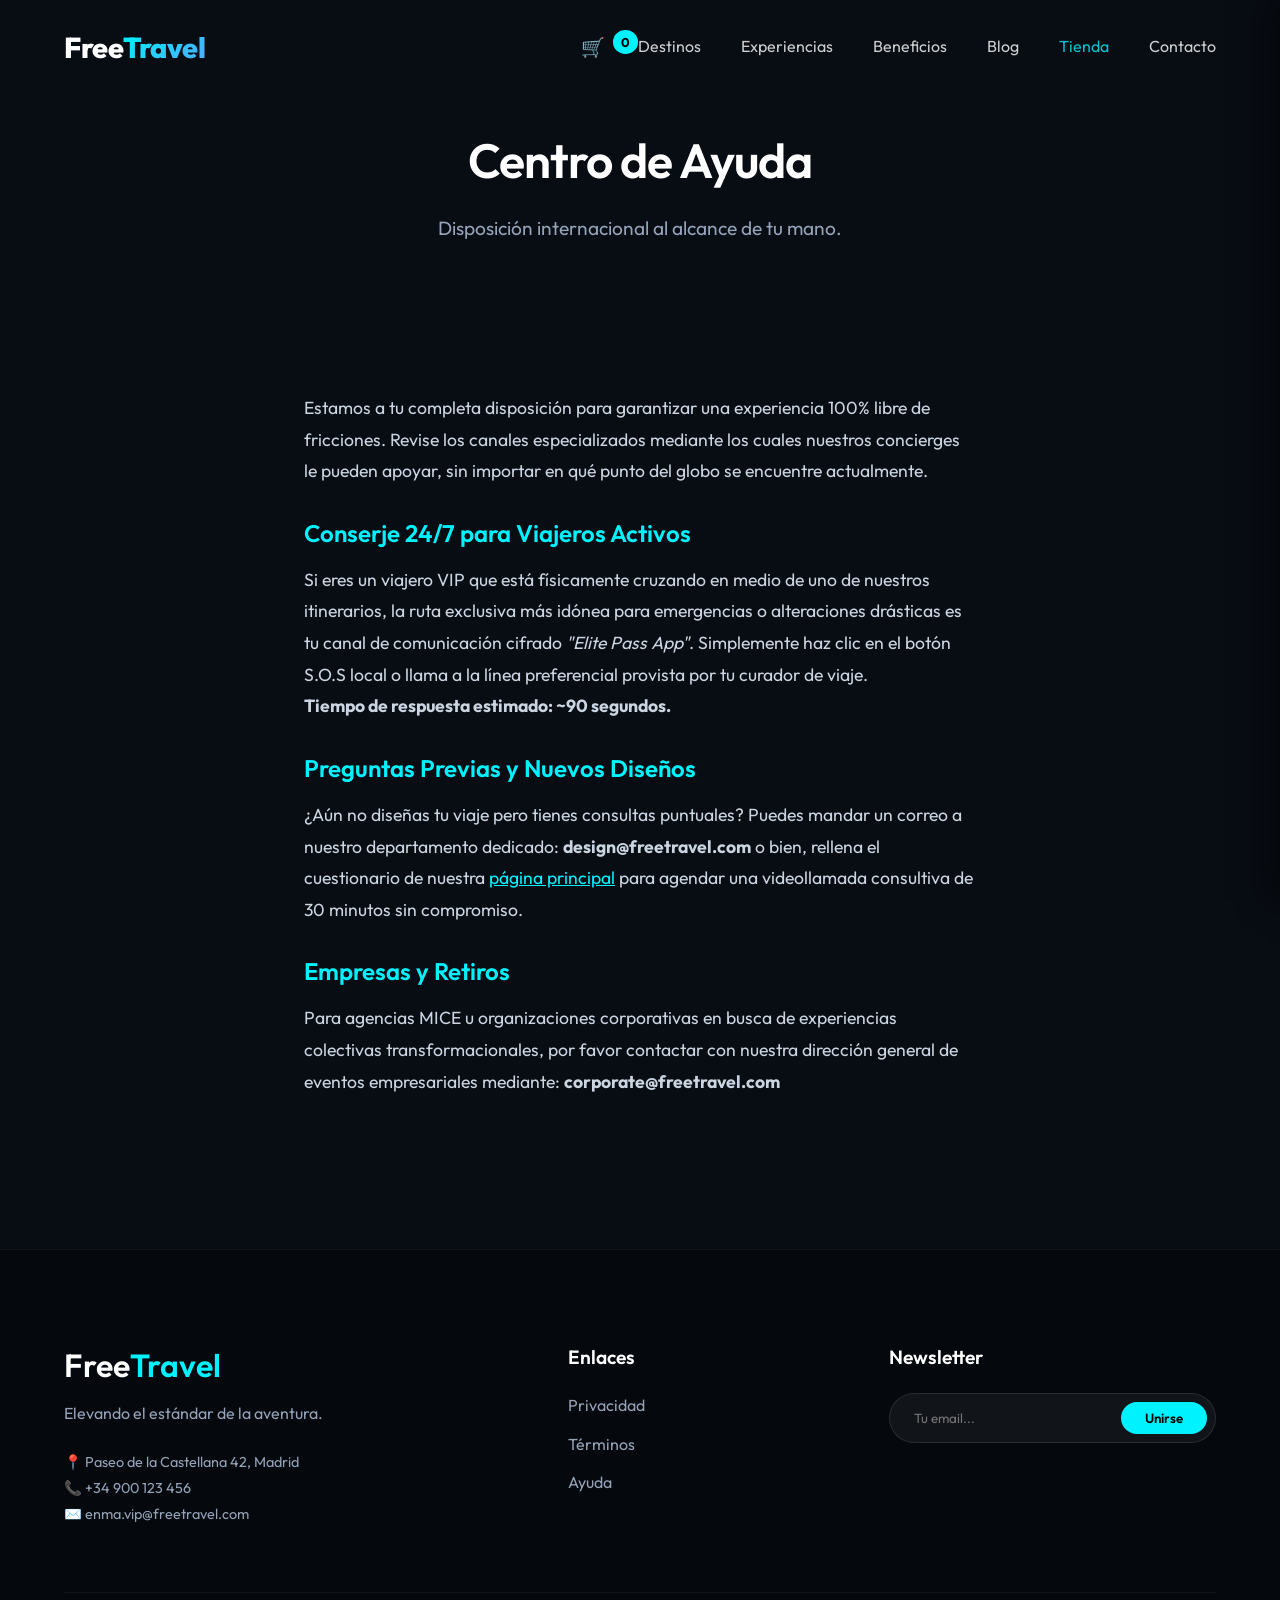
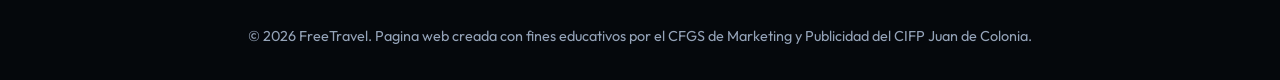
==== commit f494462b: "Change 'Servicios' link to 'Beneficios' and update footer" ====
--- a/ayuda.html
+++ b/ayuda.html
@@ -27,7 +27,7 @@
         <ul class="nav-links">
             <li><a href="index.html#destinos">Destinos</a></li>
             <li><a href="index.html#experiencias">Experiencias</a></li>
-            <li><a href="servicios.html">Servicios</a></li>
+            <li><a href="servicios.html">Beneficios</a></li>
             <li><a href="blog.html">Blog</a></li>
             <li><a href="tienda.html" style="color:var(--accent-1);">Tienda</a></li>
             <li><a href="index.html#contacto">Contacto</a></li>
@@ -83,7 +83,7 @@
             </div>
         </div>
         <div class="footer-bottom">
-            <p>&copy; 2026 FreeTravel. Todos los derechos reservados.</p>
+            <p>&copy; 2026 FreeTravel. Pagina web creada con fines educativos por el CFGS de Marketing y Publicidad del CIFP Juan de Colonia.</p>
         </div>
     </footer>
     <!-- E-commerce Sidebar -->
